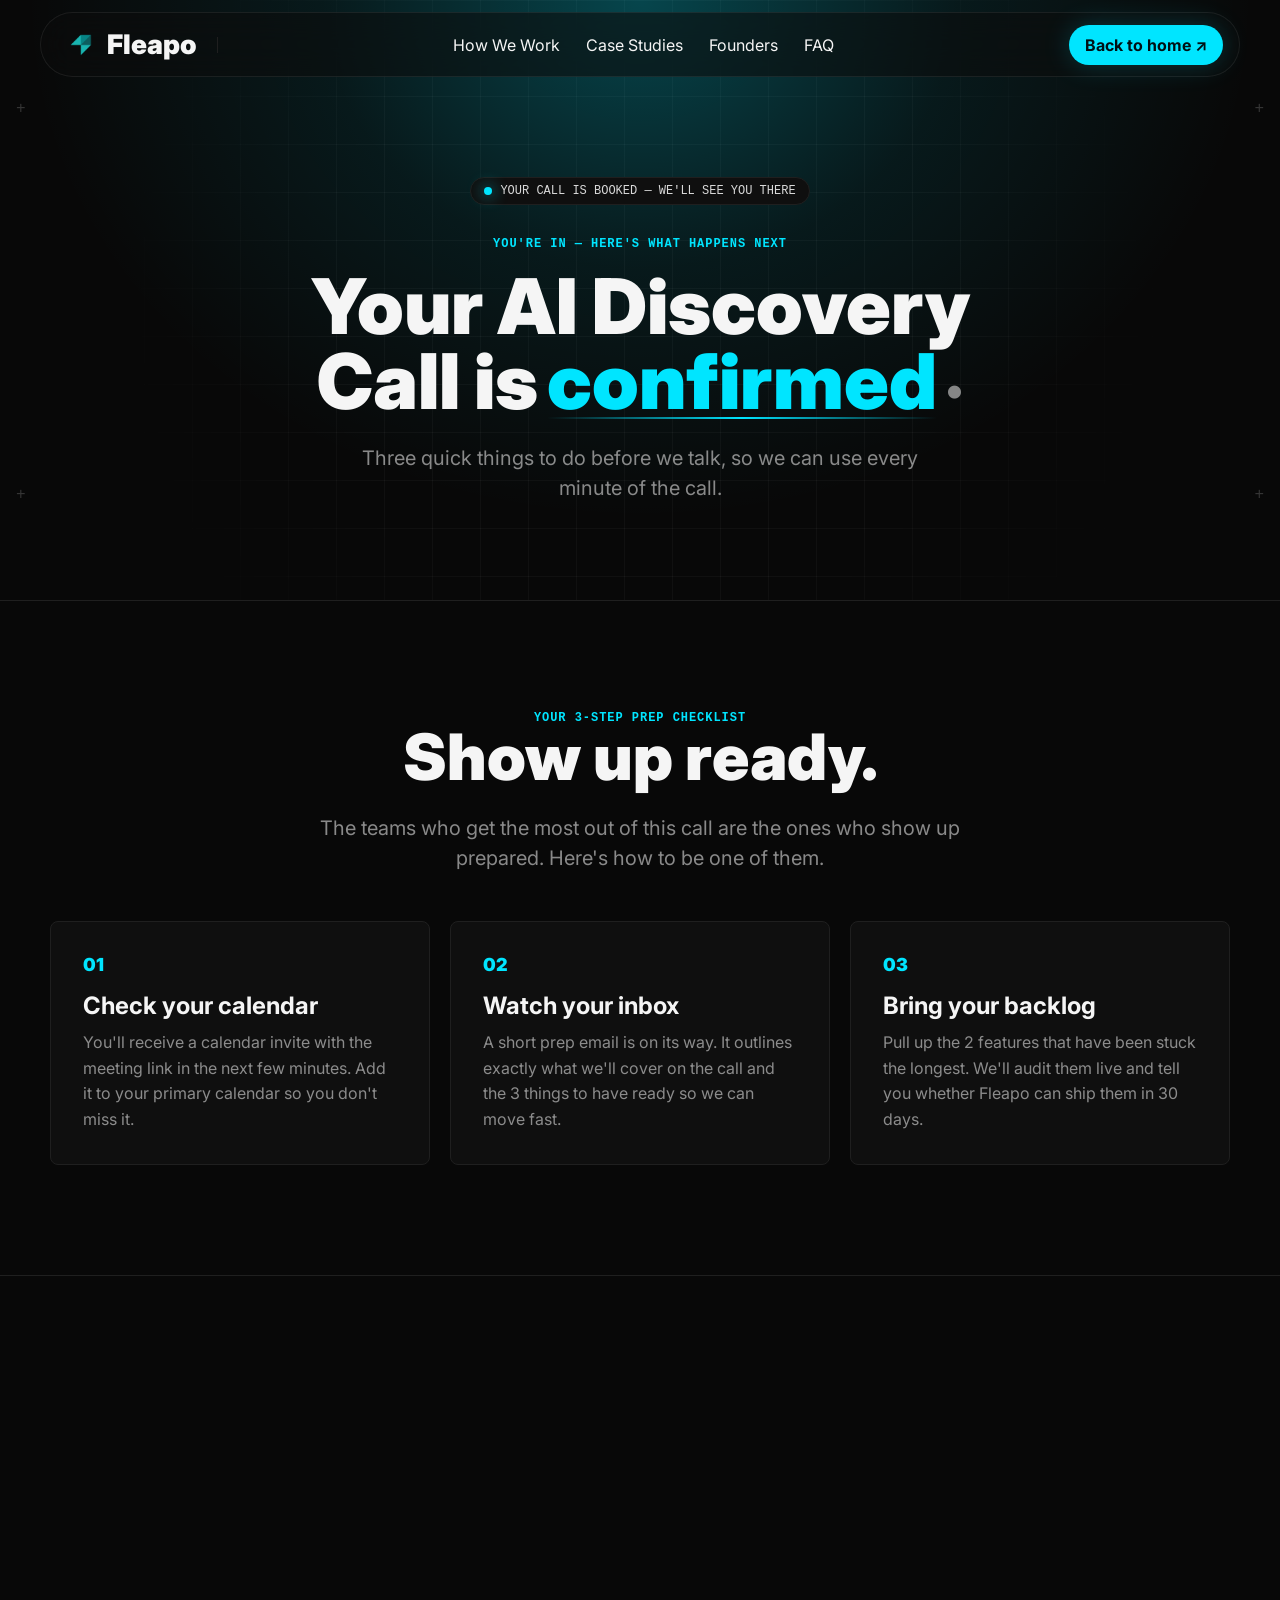
==== confirmation.html @ 644239c4 "Add booking confirmation page with post-booking redirect - New /confirmation page (confirmation.html" ====
<!doctype html>
<html lang="en">
  <head>
    <meta charset="UTF-8" />
    <meta name="viewport" content="width=device-width, initial-scale=1.0" />
    <title>You're In | Fleapo</title>
    <meta name="description" content="Your AI Discovery Call is confirmed. Here's what happens next." />
    <meta name="robots" content="noindex" />
    <link rel="icon" type="image/x-icon" href="./favicon.ico" />
    <link rel="apple-touch-icon" href="./apple-touch-icon.png" />
    <meta name="theme-color" content="#080808" />
    <link rel="preconnect" href="https://fonts.googleapis.com" />
    <link rel="preconnect" href="https://fonts.gstatic.com" crossorigin />
    <link href="https://fonts.googleapis.com/css2?family=Inter:wght@400;600;800;900&display=swap" rel="stylesheet" />
    <link rel="stylesheet" href="./styles.css" />
  </head>
  <body>
    <header class="nav-pill">
      <a class="brand" href="/" aria-label="Fleapo home">
        <img class="brand-mark" src="./apple-touch-icon.png" alt="" width="32" height="32" />
        <span>Fleapo</span>
      </a>
      <span class="nav-divider"></span>
      <nav>
        <a href="/#work">How We Work</a>
        <a href="/#case-studies">Case Studies</a>
        <a href="/#founders">Founders</a>
        <a href="/#faq">FAQ</a>
      </nav>
      <a class="primary small" href="/">Back to home ↗</a>
      <button class="menu" aria-label="Open menu"><span></span><span></span><span></span></button>
    </header>

    <main id="top">
      <section class="confirm-hero">
        <div class="grid-bg"></div>
        <div class="cyan-glow"></div>
        <span class="corner plus tl">+</span><span class="corner plus tr">+</span><span class="corner plus bl">+</span><span class="corner plus br">+</span>
        <div class="confirm-copy">
          <div class="badge"><i></i>YOUR CALL IS BOOKED — WE'LL SEE YOU THERE</div>
          <p class="section-label">YOU'RE IN — HERE'S WHAT HAPPENS NEXT</p>
          <h1>Your AI Discovery<br /><span>Call is <em>confirmed</em><small>.</small></span></h1>
          <p>Three quick things to do before we talk, so we can use every minute of the call.</p>
        </div>
      </section>

      <section class="prep band">
        <div class="section-label">YOUR 3-STEP PREP CHECKLIST</div>
        <h2>Show up ready.</h2>
        <p class="lead">The teams who get the most out of this call are the ones who show up prepared. Here's how to be one of them.</p>
        <div class="prep-grid">
          <article class="prep-card">
            <span>01</span>
            <h3>Check your calendar</h3>
            <p>You'll receive a calendar invite with the meeting link in the next few minutes. Add it to your primary calendar so you don't miss it.</p>
          </article>
          <article class="prep-card">
            <span>02</span>
            <h3>Watch your inbox</h3>
            <p>A short prep email is on its way. It outlines exactly what we'll cover on the call and the 3 things to have ready so we can move fast.</p>
          </article>
          <article class="prep-card">
            <span>03</span>
            <h3>Bring your backlog</h3>
            <p>Pull up the 2 features that have been stuck the longest. We'll audit them live and tell you whether Fleapo can ship them in 30 days.</p>
          </article>
        </div>
      </section>

      <section class="final-cta">
        <span class="plus tl">+</span><span class="plus tr">+</span><span class="plus bl">+</span><span class="plus br">+</span>
        <h2>Need to reschedule or have<br />a question before the call?</h2>
        <p>We typically reply within a few hours.</p>
        <a class="primary" href="mailto:info@fleapo.com?subject=About%20my%20AI%20Discovery%20Call">Email our team ↗</a>
      </section>
    </main>

    <footer class="site-footer">
      <div>
        <h3>Great ideas deserve momentum.</h3>
        <p>Fleapo is an AI Product Factory. We map, build, and scale AI-powered products end-to-end — in weeks, not quarters.</p>
      </div>
      <nav><a href="/#work">How We Work</a><a href="/#case-studies">Case Studies</a><a href="/#founders">Founders</a><a href="/#faq">FAQ</a></nav>
      <div>
        <a href="https://linkedin.com/company/fleapo-ai" target="_blank" rel="noopener">LinkedIn ↗</a>
        <a href="https://instagram.com/fleapo_ai" target="_blank" rel="noopener">Instagram ↗</a>
        <a href="https://x.com/fleapo_ai" target="_blank" rel="noopener">X ↗</a>
        <a href="https://youtube.com/@fleapo_ai" target="_blank" rel="noopener">YouTube ↗</a>
        <span>info@fleapo.com</span>
        <p>Salt Lake Sector 5,<br />Kolkata, India</p>
      </div>
    </footer>
    <p class="copyright">Copyright 2026 | Fleapo™</p>
  </body>
</html>
---- styles.css ----
:root {
  --bg: #080808;
  --panel: #0f0f0f;
  --panel-2: #141414;
  --border: #1f1f1f;
  --text: #f5f5f5;
  --muted: #d9d9d9;
  --dim: rgba(217, 217, 217, 0.62);
  --cyan: #00e5ff;
  --cyan-2: #00a9c8;
}

* { box-sizing: border-box; }
html { scroll-behavior: smooth; scroll-padding-top: 96px; }
body {
  margin: 0;
  background: var(--bg);
  color: var(--text);
  font-family: Inter, system-ui, sans-serif;
  overflow-x: hidden;
  text-rendering: optimizeSpeed;
}
a, button { color: inherit; font: inherit; }
a { text-decoration: none; }
button { cursor: pointer; border: 0; }

/* Skip heavy off-screen rendering until sections scroll near the viewport */
.band, .clients, .founder, .faq, .final-cta, .site-footer {
  content-visibility: auto;
  contain-intrinsic-size: auto 720px;
}

.nav-pill {
  position: fixed;
  z-index: 100;
  top: 12px;
  left: 40px;
  right: 40px;
  height: 65px;
  display: flex;
  align-items: center;
  gap: 12px;
  padding: 12px 16px;
  border: 1px solid rgba(255,255,255,.07);
  border-radius: 999px;
  background: rgba(13,13,13,.58);
  backdrop-filter: blur(18px);
}
.brand {
  display: flex;
  align-items: center;
  gap: 10px;
  flex-shrink: 0;
  padding: 4px 8px;
  font-size: 27px;
  font-weight: 900;
}
.brand-mark {
  display: block;
  width: 32px;
  height: 32px;
  border-radius: 8px;
}
.nav-divider { width: 1px; height: 16px; background: var(--border); }
.nav-pill nav {
  flex: 1;
  display: flex;
  justify-content: center;
  gap: 2px;
}
.nav-pill nav a {
  padding: 10px 12px;
  border-radius: 999px;
  white-space: nowrap;
  transition: background .2s ease;
}
.nav-pill nav a:hover { background: var(--panel-2); font-weight: 700; }
.primary {
  display: inline-flex;
  align-items: center;
  justify-content: center;
  min-height: 58px;
  padding: 16px 32px;
  border-radius: 999px;
  background: var(--cyan);
  color: #001014;
  font-weight: 700;
  box-shadow: 0 0 28px rgba(0,229,255,.2);
}
.primary.small { min-height: 40px; padding: 8px 16px; }
.ghost {
  display: inline-flex;
  align-items: center;
  justify-content: center;
  min-height: 58px;
  padding: 16px 32px;
  border: 1px solid var(--border);
  border-radius: 999px;
  background: rgba(0,0,0,.18);
  font-weight: 600;
}
.menu { display: none; margin-left: auto; background: transparent; padding: 10px; }
.menu span { display: block; width: 16px; height: 1px; margin: 4px 0; background: var(--text); }

.hero {
  position: relative;
  min-height: 740px;
  display: flex;
  align-items: center;
  justify-content: center;
  padding: 140px 16px 96px;
  overflow: hidden;
}
.grid-bg {
  position: absolute;
  inset: 0;
  background-image:
    linear-gradient(rgba(255,255,255,.035) 1px, transparent 1px),
    linear-gradient(90deg, rgba(255,255,255,.035) 1px, transparent 1px);
  background-size: 48px 48px;
  mask-image: radial-gradient(circle at center, black 0 44%, transparent 76%);
}
.cyan-glow {
  position: absolute;
  inset: 0 0 auto;
  height: 60vh;
  background: radial-gradient(ellipse at top, rgba(0,229,255,.28), rgba(0,229,255,.08) 35%, transparent 68%);
}
.hero-lines {
  position: absolute;
  inset: 0;
  width: 100%;
  height: 100%;
  pointer-events: none;
}
.hero-lines line {
  stroke: rgba(0,229,255,.38);
  stroke-width: 1;
  marker-end: url(#arrow);
}
.hero-chip {
  position: absolute;
  z-index: 5;
  display: flex;
  flex-direction: column;
  gap: 2px;
  padding: 10px 14px;
  border: 1px solid var(--border);
  border-radius: 8px;
  background: rgba(15,15,15,.88);
  font-size: 11px;
}
.hero-chip span { color: var(--muted); font-family: ui-monospace, SFMono-Regular, Menlo, monospace; font-size: 9px; }
.hero-chip.active { border-color: rgba(0,229,255,.55); background: rgba(0,229,255,.11); color: var(--cyan); }
.hero-chip i { position: absolute; top: -6px; right: -6px; width: 12px; height: 12px; border-radius: 50%; background: var(--cyan); box-shadow: 0 0 18px var(--cyan); }
.chip-a { left: 5%; top: 24%; }
.chip-b { left: 6%; bottom: 21%; }
.chip-c { right: 5%; top: 20%; }
.chip-d { right: 6%; bottom: 25%; }
.plus { font-family: ui-monospace, SFMono-Regular, Menlo, monospace; color: rgba(255,255,255,.18); }
.corner { position: absolute; z-index: 2; font-size: 16px; }
.tl { top: 100px; left: 16px; }
.tr { top: 100px; right: 16px; }
.bl { bottom: 96px; left: 16px; }
.br { bottom: 96px; right: 16px; }
.hero-copy {
  position: relative;
  z-index: 20;
  width: min(896px, 100%);
  text-align: center;
}
.badge {
  display: inline-flex;
  align-items: center;
  gap: 8px;
  min-height: 26px;
  margin-bottom: 32px;
  padding: 6px 13px;
  border: 1px solid var(--border);
  border-radius: 999px;
  background: var(--panel);
  color: var(--muted);
  font-family: ui-monospace, SFMono-Regular, Menlo, monospace;
  font-size: 12px;
}
.badge i {
  width: 8px;
  height: 8px;
  border-radius: 50%;
  background: var(--cyan);
  box-shadow: 0 0 16px var(--cyan);
}
h1, h2, h3, h4, p { margin-top: 0; }
.hero h1 {
  margin-bottom: 28px;
  font-size: clamp(48px, 7.5vw, 92px);
  line-height: .98;
  font-weight: 900;
}
.hero h1 span { display: flex; justify-content: center; gap: .12em; }
.hero h1 em {
  position: relative;
  color: var(--cyan);
  font-style: normal;
}
.hero h1 em::after {
  content: "";
  position: absolute;
  left: 0;
  right: 0;
  bottom: 0;
  height: 2px;
  border-radius: 999px;
  background: linear-gradient(90deg, transparent, var(--cyan), transparent);
}
.hero h1 small { color: rgba(217,217,217,.6); font-size: 1em; }
.hero-copy p {
  max-width: 760px;
  margin: 0 auto 44px;
  font-size: 20px;
  line-height: 1.5;
}
.hero-sub b { color: var(--cyan); }
.hero-actions {
  display: flex;
  justify-content: center;
  gap: 12px;
}

.marquee-section { position: relative; height: 90px; overflow: hidden; }
.line {
  position: relative;
  height: 1px;
  border-top: 1px solid var(--border);
}
.line span { position: absolute; top: -10px; color: rgba(255,255,255,.2); }
.line span:last-child { right: 0; }
.marquee { padding: 16px 0; background: rgba(15,15,15,.3); overflow: hidden; }
.marquee-track {
  display: flex;
  width: max-content;
  animation: marquee 28s linear infinite;
  will-change: transform;
}
.marquee-track span {
  display: grid;
  place-items: center;
  width: 230px;
  height: 56px;
  color: rgba(255,255,255,.55);
  font-weight: 900;
}
@keyframes marquee { to { transform: translateX(-50%); } }

.stats {
  display: grid;
  grid-template-columns: repeat(5, 1fr);
  border-top: 1px solid var(--border);
  border-bottom: 1px solid var(--border);
}
.stats div { padding: 52px 20px; text-align: center; border-right: 1px solid var(--border); }
.stats div:last-child { border-right: 0; }
.stats strong { display: block; margin-bottom: 12px; color: var(--cyan); font-size: 38px; line-height: 1; }
.stats p, .lead, .muted { color: var(--dim); }

.band { padding: 110px max(24px, calc((100vw - 1180px) / 2)); }
.section-label {
  color: var(--cyan);
  font-family: ui-monospace, SFMono-Regular, Menlo, monospace;
  font-size: 12px;
  font-weight: 700;
  letter-spacing: .08em;
}
.band h2 {
  margin-bottom: 24px;
  font-size: clamp(40px, 5vw, 72px);
  line-height: 1;
  font-weight: 900;
}
.split {
  display: grid;
  grid-template-columns: .9fr 1.1fr;
  gap: 72px;
  align-items: start;
}
.gap-card, .capabilities article, .report, .portrait, .community, .case-card {
  border: 1px solid var(--border);
  border-radius: 8px;
  background: var(--panel);
}
.gap-card { padding: 32px; }
.mono { color: var(--muted); font-family: ui-monospace, SFMono-Regular, Menlo, monospace; font-size: 12px; }
.native-bar {
  height: 42px;
  margin: 22px 0;
  border: 1px solid rgba(0,229,255,.38);
  border-radius: 999px;
  background: linear-gradient(90deg, rgba(0,229,255,.18), transparent);
  color: var(--cyan);
}
.native-bar span { display: block; padding: 11px 18px; }
.gap-card ul { display: grid; grid-template-columns: repeat(2, 1fr); gap: 10px; padding: 0; list-style: none; }
.gap-card li { padding: 12px; border: 1px solid var(--border); border-radius: 8px; color: var(--muted); }

.work { text-align: center; }
.lead { margin-bottom: 40px; font-size: 20px; line-height: 1.5; }
.tabs {
  display: inline-grid;
  grid-template-columns: repeat(3, 1fr);
  gap: 1px;
  margin-bottom: 28px;
  border: 1px solid var(--border);
  border-radius: 999px;
  overflow: hidden;
  background: var(--border);
}
.tabs button { padding: 12px 42px; background: var(--panel); color: var(--muted); font-weight: 800; }
.tabs button.active { background: var(--cyan); color: #001014; }
.capabilities {
  display: grid;
  grid-template-columns: repeat(3, 1fr);
  gap: 20px;
  text-align: left;
}
.capabilities article { padding: 32px; min-height: 380px; }
.capabilities article > span { color: var(--cyan); font-weight: 900; }
.capabilities h3 { margin: 18px 0 8px; font-size: 28px; }
.capabilities h4 { font-size: 21px; }
.capabilities p { color: var(--dim); line-height: 1.6; }
.capabilities b { display: block; margin-top: 22px; color: var(--cyan); font-size: 12px; }

.diagnosis {
  border-block: 1px solid var(--border);
  background: radial-gradient(circle at 20% 50%, rgba(0,229,255,.14), transparent 32%);
}
.diagnosis div { max-width: 760px; }
.diagnosis p:not(.section-label) { color: var(--muted); font-size: 22px; line-height: 1.5; margin-bottom: 32px; }

.proof {
  display: grid;
  grid-template-columns: .8fr 1.2fr;
  gap: 56px;
  align-items: center;
}
.proof-mark {
  display: inline-grid;
  place-items: center;
  width: 76px;
  height: 76px;
  margin-bottom: 24px;
  border: 1px solid rgba(0,229,255,.35);
  border-radius: 12px;
  color: var(--cyan);
  font-size: 28px;
  font-weight: 900;
}
.proof-copy p:not(.section-label) { color: var(--dim); line-height: 1.65; margin-bottom: 32px; }
.report {
  padding: 24px;
  background: #f2f5f6;
  color: #0c1113;
  box-shadow: 0 24px 80px rgba(0,229,255,.12);
}
.report-head {
  display: flex;
  justify-content: space-between;
  gap: 12px;
  border-bottom: 1px solid #d8dfe2;
  padding-bottom: 14px;
  font-size: 11px;
  font-weight: 800;
}
.report-head b { color: var(--cyan-2); }
.report-logo { display: block; height: 22px; width: auto; }
.report-grid {
  display: grid;
  grid-template-columns: repeat(4, 1fr);
  gap: 8px;
  margin: 16px 0;
}
.report-grid div {
  padding: 14px;
  border: 1px solid #d8dfe2;
  background: white;
}
.report-grid strong { display: block; color: var(--cyan-2); font-size: 28px; }
.report-grid span, .stages, .report h4 { font-size: 10px; font-weight: 800; }
.stages {
  display: grid;
  grid-template-columns: repeat(4, 1fr);
  gap: 8px;
  margin: 14px 0 18px;
}
.stages.three { grid-template-columns: repeat(3, 1fr); }
.stages span { padding: 10px; border: 1px solid #d8dfe2; background: white; }
.stages em { display: block; margin-top: 6px; color: var(--cyan-2); font-style: normal; }
.depts { display: grid; grid-template-columns: repeat(2, 1fr); gap: 8px; }
.depts span { padding: 11px; border: 1px solid #d8dfe2; background: white; font-size: 12px; }
.report footer { display: flex; justify-content: space-between; gap: 12px; margin-top: 16px; padding-top: 14px; border-top: 1px solid #d8dfe2; font-size: 12px; }
.report footer strong { color: var(--cyan-2); text-align: right; }

.clients { text-align: center; border-top: 1px solid var(--border); }
.clients > p:not(.section-label) { max-width: 700px; margin-inline: auto; color: var(--dim); line-height: 1.6; }
.case-grid {
  display: grid;
  grid-template-columns: repeat(4, 1fr);
  gap: 20px;
  margin-top: 48px;
  text-align: left;
}
.case-card { padding: 28px; }
.case-card h3 { margin: 12px 0 16px; font-size: 26px; }
.case-logo {
  display: block;
  height: 30px;
  width: auto;
  max-width: 100%;
}
.case-logo--fanfix { height: 48px; margin: -9px 0; }
.case-card ul { margin: 0; padding: 0; list-style: none; display: grid; gap: 10px; }
.case-card li { padding: 10px 12px; border: 1px solid var(--border); border-radius: 8px; color: var(--dim); font-size: 14px; }
.case-card li b { color: var(--cyan); }
.investors { margin-top: 56px; display: grid; gap: 18px; }
.trust-banner { margin: 0 0 8px; color: var(--dim); font-size: 16px; }
.trust-banner b { color: var(--text); }
.logo-marquee {
  overflow: hidden;
  mask-image: linear-gradient(90deg, transparent, black 10%, black 90%, transparent);
  -webkit-mask-image: linear-gradient(90deg, transparent, black 10%, black 90%, transparent);
}
.logo-track {
  display: flex;
  gap: 16px;
  width: max-content;
  animation: marquee 36s linear infinite;
  will-change: transform;
}
.logo-marquee.reverse .logo-track { animation-direction: reverse; animation-duration: 42s; }
.logo-marquee:hover .logo-track { animation-play-state: paused; }
.inv-card {
  display: grid;
  place-items: center;
  min-width: 176px;
  height: 72px;
  margin-right: 0;
  padding: 16px 28px;
  border-radius: 12px;
  background: #f2f5f6;
}
.inv-card img {
  display: block;
  max-height: 32px;
  max-width: 124px;
  width: auto;
  height: auto;
  object-fit: contain;
}

.founder {
  display: grid;
  grid-template-columns: 1fr .9fr .55fr;
  gap: 24px;
  border-top: 1px solid var(--border);
}
.founder-copy p { color: var(--dim); line-height: 1.65; }
.founder-copy h3 { margin-bottom: 6px; font-size: 28px; }
.link-row { display: flex; flex-wrap: wrap; gap: 18px; color: var(--cyan); font-weight: 700; }
.link-row a { color: var(--cyan); }
.portrait { padding: 24px; min-height: 520px; display: flex; flex-direction: column; justify-content: space-between; background: linear-gradient(180deg, rgba(0,229,255,.13), var(--panel) 48%); }
.avatar {
  position: relative;
  height: 320px;
  border-radius: 8px;
  overflow: hidden;
  background: #111;
}
.avatar img {
  width: 100%;
  height: 100%;
  object-fit: cover;
  display: block;
}
.avatar-tag {
  position: absolute;
  left: 10px;
  bottom: 10px;
  padding: 7px 14px;
  border: 1px solid rgba(0,229,255,.35);
  border-radius: 999px;
  background: rgba(8,8,8,.78);
  color: var(--text);
  font-size: 12px;
  font-weight: 700;
}
.quote { color: var(--text); font-size: 20px; line-height: 1.4; }
.community { padding: 24px; }
.community strong { display: block; color: var(--cyan); font-size: 56px; }
.community span, .community p, .community div, .community small { color: var(--dim); line-height: 1.6; }

.faq {
  display: grid;
  grid-template-columns: .7fr 1.3fr;
  gap: 56px;
  border-top: 1px solid var(--border);
}
.faq > div:first-child .primary { margin-bottom: 24px; }
.faq-list details { border-top: 1px solid var(--border); }
.faq-list details:last-child { border-bottom: 1px solid var(--border); }
.faq-list summary {
  display: flex;
  align-items: center;
  gap: 24px;
  padding: 26px 0;
  cursor: pointer;
  font-size: 22px;
  font-weight: 800;
}
.faq-list summary span { color: var(--cyan); font-family: ui-monospace, SFMono-Regular, Menlo, monospace; font-size: 16px; }
.faq-list p { color: var(--dim); padding: 0 0 26px 56px; line-height: 1.6; }

.final-cta {
  position: relative;
  padding: 120px 24px;
  border-block: 1px solid var(--border);
  text-align: center;
  overflow: hidden;
}
.final-cta::before {
  content: "";
  position: absolute;
  inset: 0;
  background: radial-gradient(circle at center, rgba(0,229,255,.2), transparent 55%);
  pointer-events: none;
}
.final-cta h2, .final-cta p, .final-cta button { position: relative; }
.final-cta h2 { font-size: clamp(36px, 5vw, 70px); line-height: 1.03; }
.final-cta p { color: var(--dim); font-size: 20px; margin-bottom: 32px; }

.site-footer {
  display: grid;
  grid-template-columns: 1.1fr .7fr .9fr;
  gap: 48px;
  padding: 64px max(24px, calc((100vw - 1180px) / 2));
  color: var(--dim);
}
.site-footer h3 { color: var(--text); font-size: 26px; }
.site-footer nav, .site-footer div:last-child { display: grid; gap: 12px; align-content: start; }
.site-footer a { color: var(--text); }

dialog {
  width: min(520px, calc(100vw - 32px));
  padding: 0;
  border: 1px solid var(--border);
  border-radius: 12px;
  background: transparent;
  color: var(--text);
}
dialog::backdrop { background: rgba(0,0,0,.72); backdrop-filter: blur(8px); }
.modal-card {
  position: relative;
  display: grid;
  gap: 14px;
  padding: 28px;
  background: var(--panel);
  max-height: calc(100vh - 64px);
  overflow-y: auto;
}
.modal-card[hidden] { display: none; }
.modal-card h2 { margin-bottom: 8px; font-size: 32px; line-height: 1; }
.modal-card .ghost { min-height: 48px; padding: 10px 24px; }
.close {
  position: absolute;
  top: 12px;
  right: 12px;
  width: 34px;
  height: 34px;
  border-radius: 50%;
  background: var(--panel-2);
}
label { display: grid; gap: 8px; color: var(--muted); font-weight: 700; }
.form-msg { display: none; margin: 0; font-size: 14px; line-height: 1.45; }
.form-msg.error { display: block; color: #ff8a8a; }
.form-msg.success { display: block; color: var(--cyan); font-weight: 700; }

/* Booking view — widen the dialog and embed Calendly */
dialog:has(.booking-card:not([hidden])) { width: min(720px, calc(100vw - 32px)); }
.booking-card .section-label { color: var(--cyan); }
.calendly-inline {
  min-width: 320px;
  height: min(680px, calc(100vh - 220px));
  border-radius: 8px;
  overflow: hidden;
}
@media (max-width: 760px) {
  .calendly-inline { height: min(620px, calc(100vh - 200px)); }
}
input[type="text"], input[type="email"], input[type="tel"], select, textarea {
  width: 100%;
  border: 1px solid var(--border);
  border-radius: 8px;
  background: #090909;
  color: var(--text);
  padding: 12px;
  resize: vertical;
  font: inherit;
}

/* ── Motion & polish ─────────────────────────────────────── */

.primary, .ghost {
  transition: transform .25s ease, box-shadow .25s ease, border-color .25s ease, background .25s ease;
}
.primary:hover {
  transform: translateY(-2px);
  box-shadow: 0 6px 40px rgba(0,229,255,.45);
}
.primary:active { transform: translateY(0); }
.ghost:hover {
  transform: translateY(-2px);
  border-color: rgba(0,229,255,.5);
  box-shadow: 0 6px 28px rgba(0,229,255,.14);
}

.gap-card, .capabilities article, .case-card, .portrait, .community, .report {
  transition: transform .35s cubic-bezier(.22,.61,.36,1), border-color .35s ease, box-shadow .35s ease, opacity .35s ease;
}
.gap-card:hover, .case-card:hover, .portrait:hover, .community:hover {
  transform: translateY(-6px);
  border-color: rgba(0,229,255,.45);
  box-shadow: 0 18px 56px rgba(0,229,255,.1);
}
.report:hover {
  transform: translateY(-6px) rotate(-.3deg);
  box-shadow: 0 32px 96px rgba(0,229,255,.22);
}

.stats div { transition: background .3s ease; }
.stats div:hover { background: rgba(0,229,255,.05); }
.stats strong { transition: text-shadow .3s ease; }
.stats div:hover strong { text-shadow: 0 0 32px rgba(0,229,255,.65); }

/* Leap tabs ↔ capability cards */
.tabs button {
  cursor: pointer;
  transition: background .3s ease, color .3s ease;
}
.tabs button:hover:not(.active) { background: var(--panel-2); color: var(--text); }
.capabilities article { cursor: pointer; }
.capabilities article:hover {
  transform: translateY(-6px);
  border-color: rgba(0,229,255,.35);
  box-shadow: 0 18px 56px rgba(0,229,255,.1);
}
.capabilities article.active {
  border-color: rgba(0,229,255,.65);
  background: linear-gradient(180deg, rgba(0,229,255,.07), var(--panel) 55%);
  box-shadow: 0 18px 64px rgba(0,229,255,.14);
}
.capabilities.has-focus article:not(.active):not(:hover) { opacity: .55; }

/* Scroll-reveal */
.reveal {
  opacity: 0;
  transform: translateY(28px);
  transition: opacity .8s cubic-bezier(.22,.61,.36,1), transform .8s cubic-bezier(.22,.61,.36,1);
  transition-delay: calc(var(--reveal-i, 0) * 90ms);
}
.reveal.in { opacity: 1; transform: none; }

/* Nav scrollspy + link motion */
.nav-pill nav a.active { background: var(--panel-2); color: var(--cyan); font-weight: 700; }
.link-row a { transition: transform .25s ease, opacity .25s ease; display: inline-block; }
.link-row a:hover { transform: translateX(3px); }
.site-footer a { transition: color .25s ease; }
.site-footer a:hover { color: var(--cyan); }

.faq-list summary { transition: color .25s ease; }
.faq-list summary:hover { color: var(--cyan); }
.faq-list details[open] > p { animation: faq-open .45s cubic-bezier(.22,.61,.36,1); }
@keyframes faq-open {
  from { opacity: 0; transform: translateY(-8px); }
  to { opacity: 1; transform: none; }
}

.marquee:hover .marquee-track { animation-play-state: paused; }

.hero-chip { transition: transform .35s ease, border-color .35s ease; }
.hero-chip:hover { transform: translateY(-4px); border-color: rgba(0,229,255,.5); }
.hero-chip { animation: chip-float 6s ease-in-out infinite; }
.chip-b { animation-delay: -1.5s; }
.chip-c { animation-delay: -3s; }
.chip-d { animation-delay: -4.5s; }
@keyframes chip-float {
  0%, 100% { translate: 0 0; }
  50% { translate: 0 -8px; }
}

/* ── Confirmation page ────────────────────────────────────── */
.confirm-hero {
  position: relative;
  min-height: 600px;
  display: flex;
  align-items: center;
  justify-content: center;
  padding: 160px 16px 80px;
  overflow: hidden;
}
.confirm-copy {
  position: relative;
  z-index: 20;
  width: min(820px, 100%);
  text-align: center;
}
.confirm-copy .section-label { display: block; margin-bottom: 18px; }
.confirm-hero h1 {
  margin-bottom: 24px;
  font-size: clamp(40px, 6vw, 80px);
  line-height: .98;
  font-weight: 900;
}
.confirm-hero h1 span { display: flex; justify-content: center; gap: .12em; }
.confirm-hero h1 em { position: relative; color: var(--cyan); font-style: normal; }
.confirm-hero h1 em::after {
  content: "";
  position: absolute;
  left: 0; right: 0; bottom: 0;
  height: 2px;
  border-radius: 999px;
  background: linear-gradient(90deg, transparent, var(--cyan), transparent);
}
.confirm-hero h1 small { color: rgba(217,217,217,.6); }
.confirm-copy > p:last-child { max-width: 620px; margin: 0 auto; font-size: 20px; line-height: 1.5; color: var(--dim); }
.prep { text-align: center; border-top: 1px solid var(--border); }
.prep .lead { margin-inline: auto; max-width: 680px; }
.prep-grid {
  display: grid;
  grid-template-columns: repeat(3, 1fr);
  gap: 20px;
  margin-top: 48px;
  text-align: left;
}
.prep-card {
  padding: 32px;
  border: 1px solid var(--border);
  border-radius: 8px;
  background: var(--panel);
  transition: transform .35s cubic-bezier(.22,.61,.36,1), border-color .35s ease, box-shadow .35s ease;
}
.prep-card:hover {
  transform: translateY(-6px);
  border-color: rgba(0,229,255,.45);
  box-shadow: 0 18px 56px rgba(0,229,255,.1);
}
.prep-card span { color: var(--cyan); font-weight: 900; font-size: 18px; }
.prep-card h3 { margin: 16px 0 10px; font-size: 24px; }
.prep-card p { margin: 0; color: var(--dim); line-height: 1.6; }
.final-cta a.primary { display: inline-flex; }
.copyright { margin: 0; padding: 28px 24px 40px; text-align: center; color: var(--dim); font-size: 13px; }

@media (max-width: 900px) {
  .prep-grid { grid-template-columns: 1fr; }
  .confirm-hero { min-height: 520px; padding-top: 128px; }
}

@media (prefers-reduced-motion: reduce) {
  html { scroll-behavior: auto; }
  .marquee-track, .hero-chip, .logo-track { animation: none; }
  .reveal { opacity: 1; transform: none; transition: none; }
  * { transition: none !important; }
}

@media (max-width: 900px) {
  .nav-pill { left: 8px; right: 8px; }
  .nav-pill nav, .nav-divider, .nav-pill .primary { display: none; }
  .nav-pill nav.open {
    position: absolute;
    display: grid;
    top: 74px;
    left: 0;
    right: 0;
    padding: 12px;
    border: 1px solid var(--border);
    border-radius: 18px;
    background: rgba(13,13,13,.96);
  }
  .menu { display: block; }
  .hero { min-height: 720px; padding-top: 112px; }
  .hero-lines, .hero-chip { display: none; }
  .badge { max-width: 100%; font-size: 10px; }
  .hero h1 span { display: block; }
  .hero-copy p { font-size: 16px; }
  .hero-actions { flex-direction: column; }
  .stats, .capabilities, .proof, .case-grid, .founder, .faq, .site-footer, .split { grid-template-columns: 1fr; }
  .stats div { border-right: 0; border-bottom: 1px solid var(--border); }
  .stats div:last-child { border-bottom: 0; }
  .tabs { width: 100%; border-radius: 8px; }
  .tabs button { padding: 12px 8px; }
  .gap-card ul, .report-grid, .depts { grid-template-columns: 1fr; }
  .stages.three { grid-template-columns: 1fr; }
  .band { padding-block: 72px; }
  .founder, .faq { gap: 32px; }
  .faq-list summary { font-size: 18px; }
  .report footer { flex-direction: column; }
}
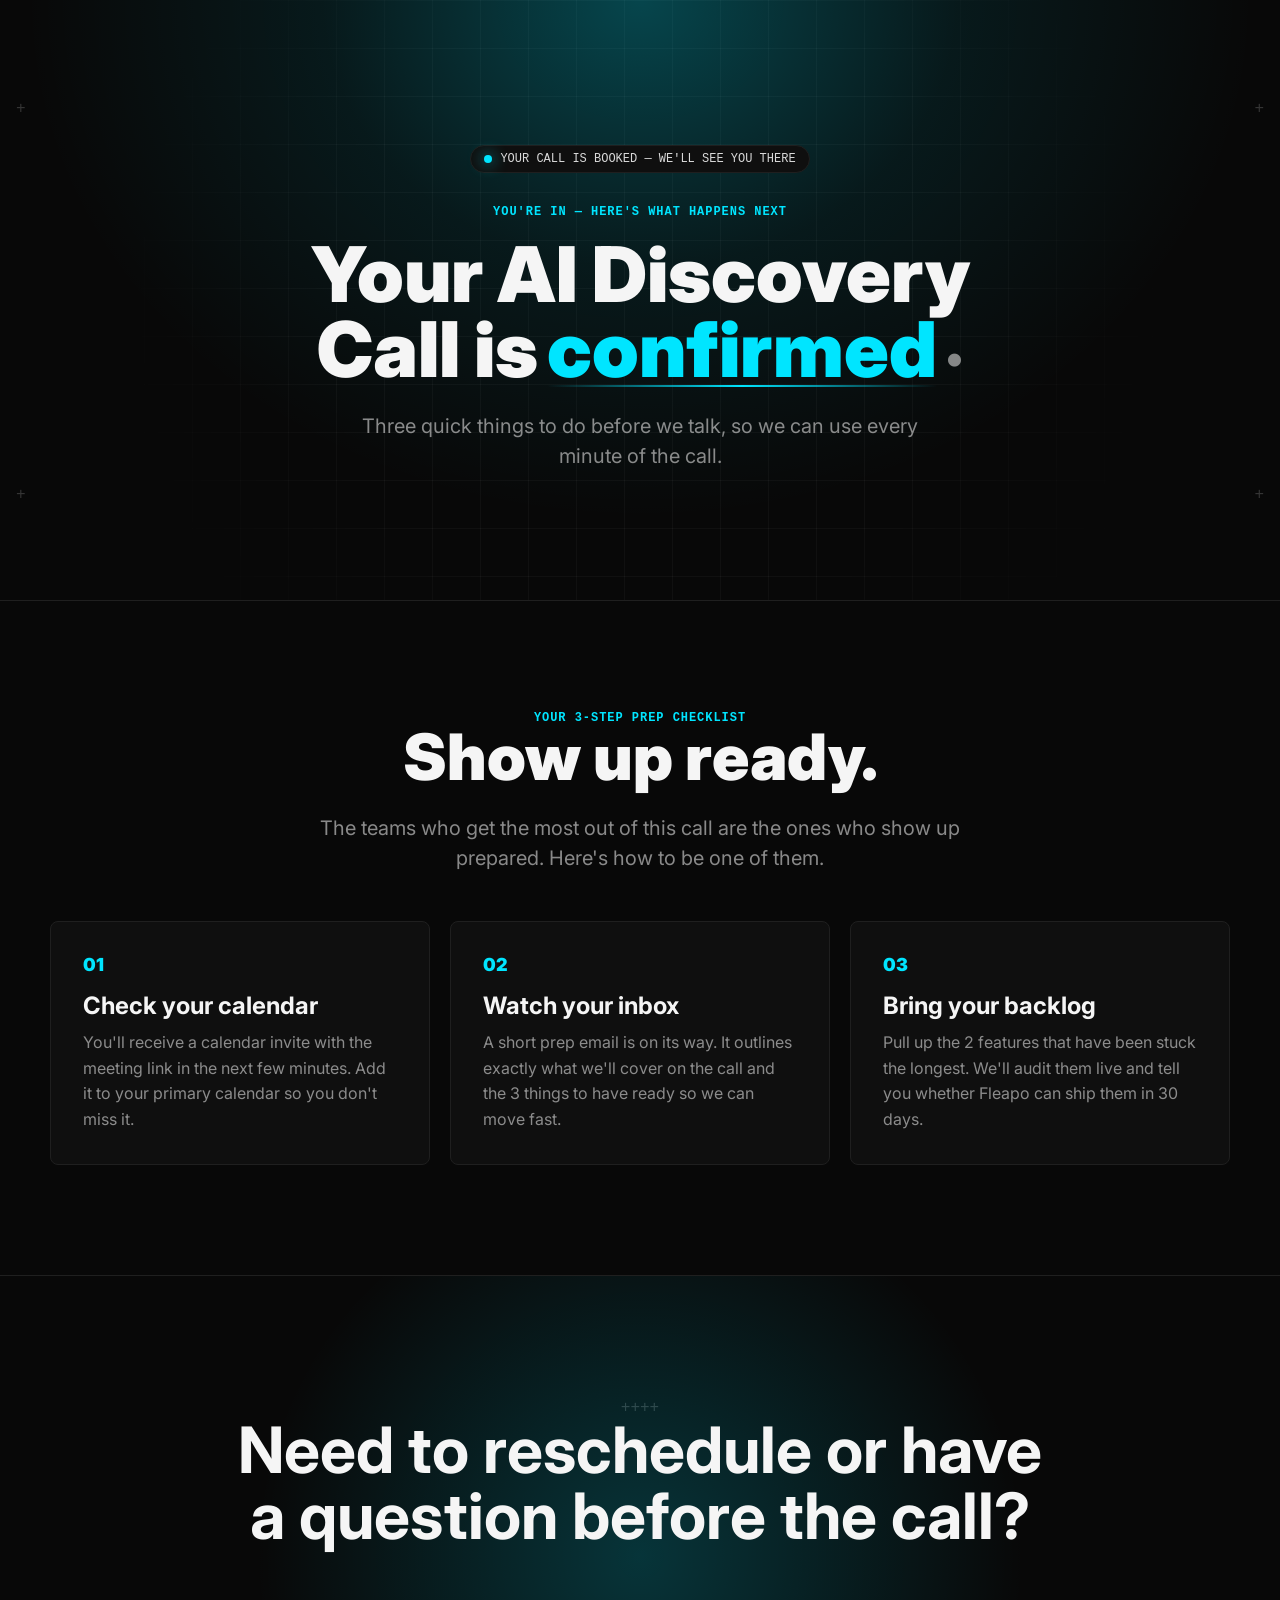
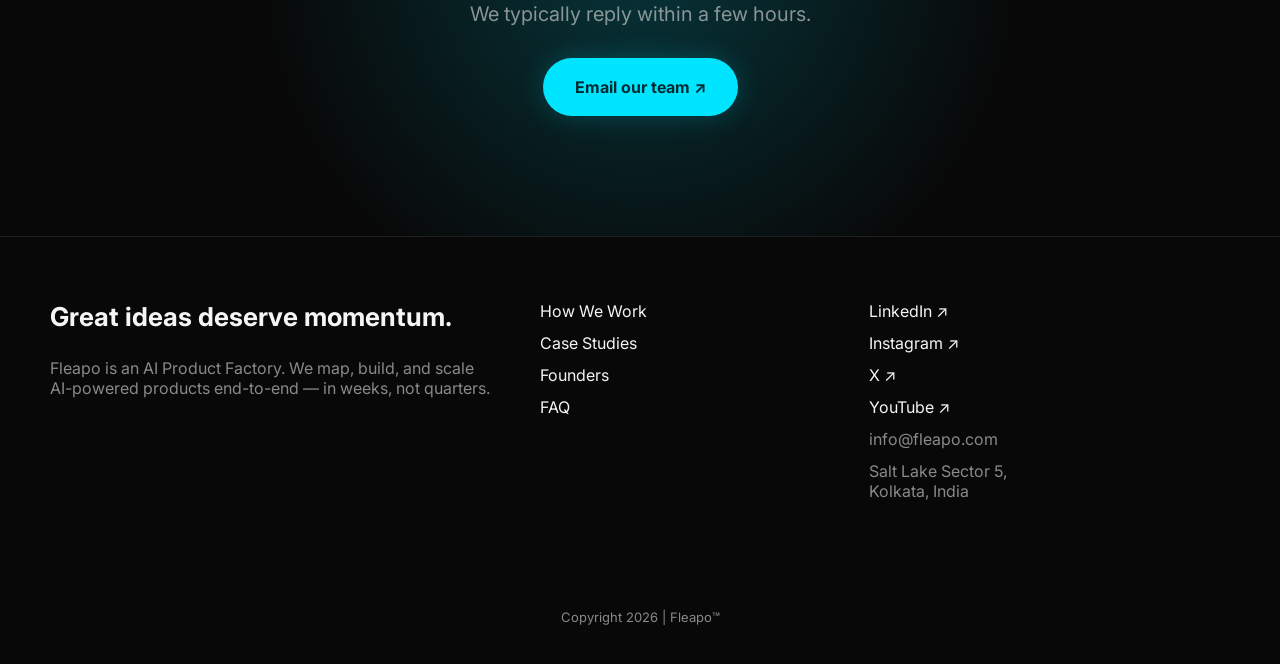
==== commit d6cf5383: "Remove nav header from confirmation page A logged-out thank-you page doesn't need site navigation. D" ====
--- a/confirmation.html
+++ b/confirmation.html
@@ -15,22 +15,6 @@
     <link rel="stylesheet" href="./styles.css" />
   </head>
   <body>
-    <header class="nav-pill">
-      <a class="brand" href="/" aria-label="Fleapo home">
-        <img class="brand-mark" src="./apple-touch-icon.png" alt="" width="32" height="32" />
-        <span>Fleapo</span>
-      </a>
-      <span class="nav-divider"></span>
-      <nav>
-        <a href="/#work">How We Work</a>
-        <a href="/#case-studies">Case Studies</a>
-        <a href="/#founders">Founders</a>
-        <a href="/#faq">FAQ</a>
-      </nav>
-      <a class="primary small" href="/">Back to home ↗</a>
-      <button class="menu" aria-label="Open menu"><span></span><span></span><span></span></button>
-    </header>
-
     <main id="top">
       <section class="confirm-hero">
         <div class="grid-bg"></div>
--- a/styles.css
+++ b/styles.css
@@ -702,7 +702,7 @@
   display: flex;
   align-items: center;
   justify-content: center;
-  padding: 160px 16px 80px;
+  padding: 96px 16px 80px;
   overflow: hidden;
 }
 .confirm-copy {
@@ -759,7 +759,7 @@
 
 @media (max-width: 900px) {
   .prep-grid { grid-template-columns: 1fr; }
-  .confirm-hero { min-height: 520px; padding-top: 128px; }
+  .confirm-hero { min-height: 520px; padding-top: 72px; }
 }
 
 @media (prefers-reduced-motion: reduce) {
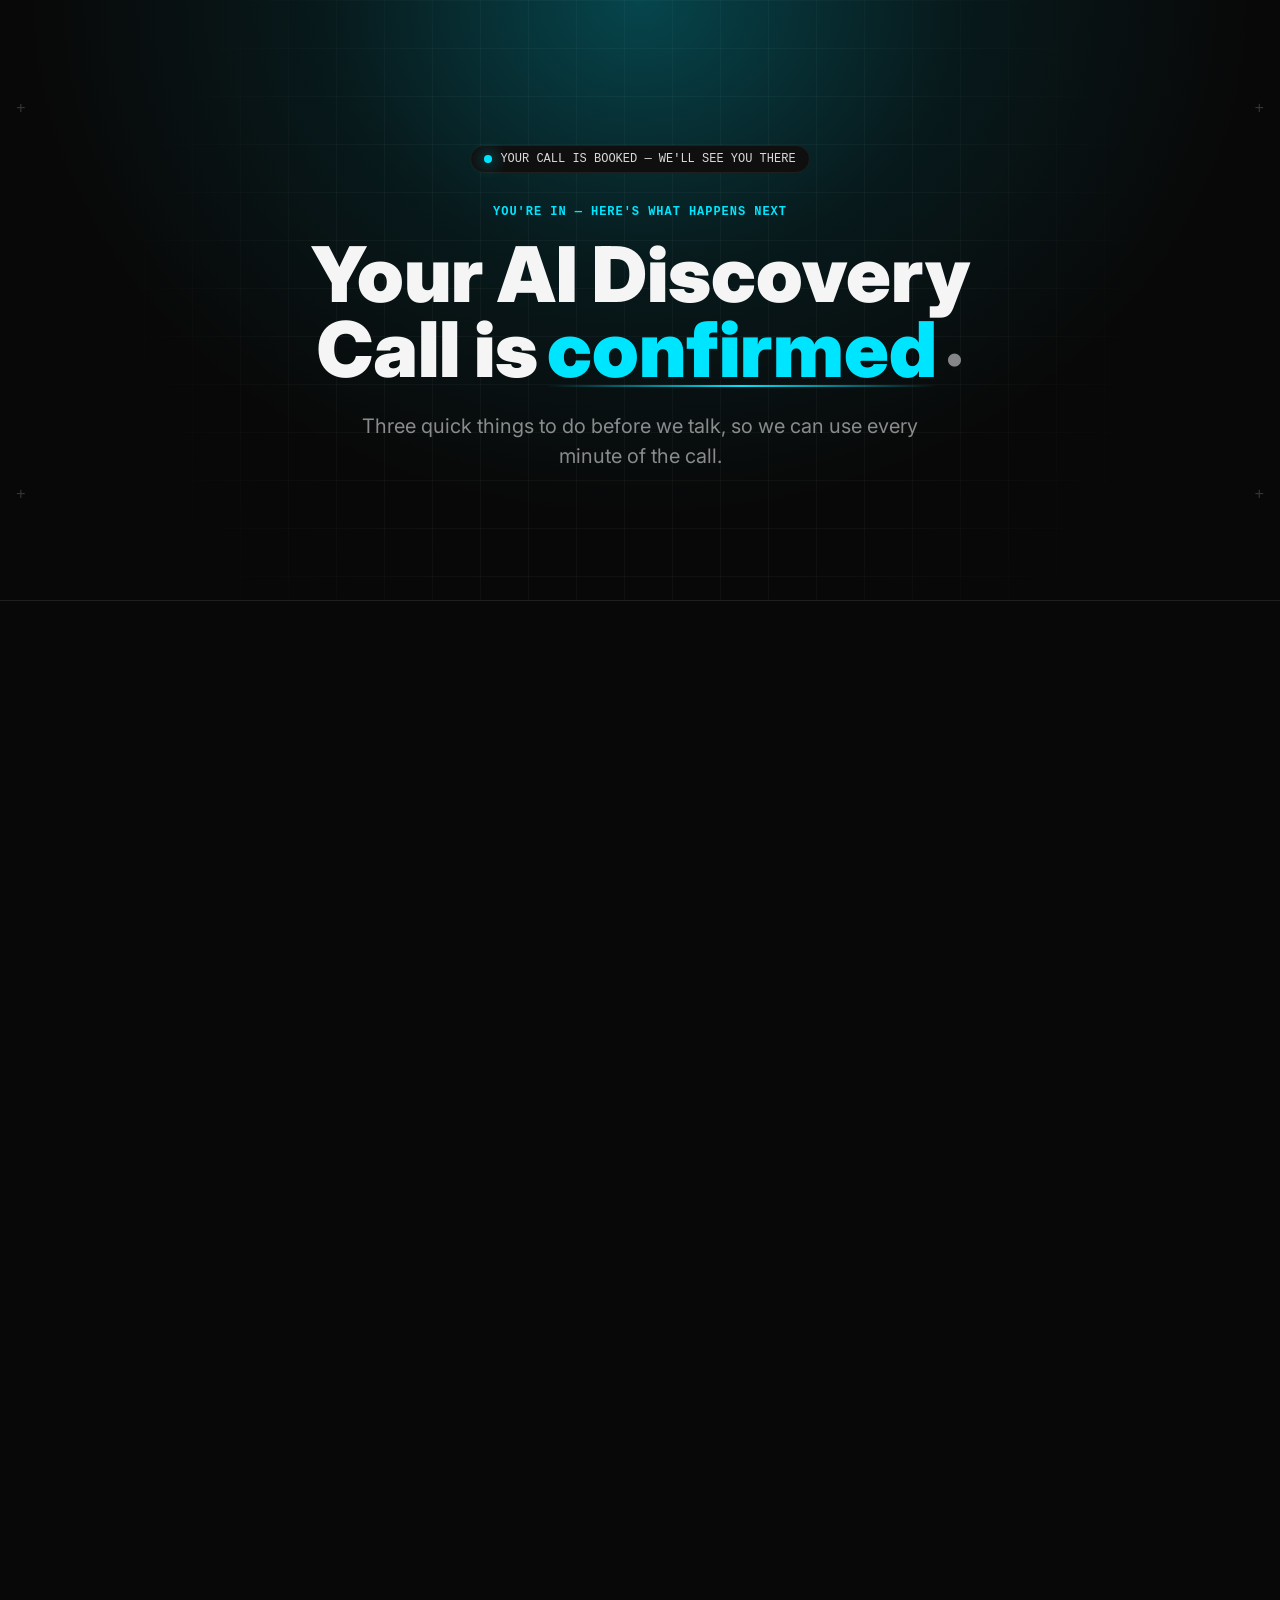
==== commit 2acf7517: "Remove footer nav links from confirmation page Drops the How We Work / Case Studies / Founders / FAQ" ====
--- a/confirmation.html
+++ b/confirmation.html
@@ -64,7 +64,6 @@
         <h3>Great ideas deserve momentum.</h3>
         <p>Fleapo is an AI Product Factory. We map, build, and scale AI-powered products end-to-end — in weeks, not quarters.</p>
       </div>
-      <nav><a href="/#work">How We Work</a><a href="/#case-studies">Case Studies</a><a href="/#founders">Founders</a><a href="/#faq">FAQ</a></nav>
       <div>
         <a href="https://linkedin.com/company/fleapo-ai" target="_blank" rel="noopener">LinkedIn ↗</a>
         <a href="https://instagram.com/fleapo_ai" target="_blank" rel="noopener">Instagram ↗</a>
